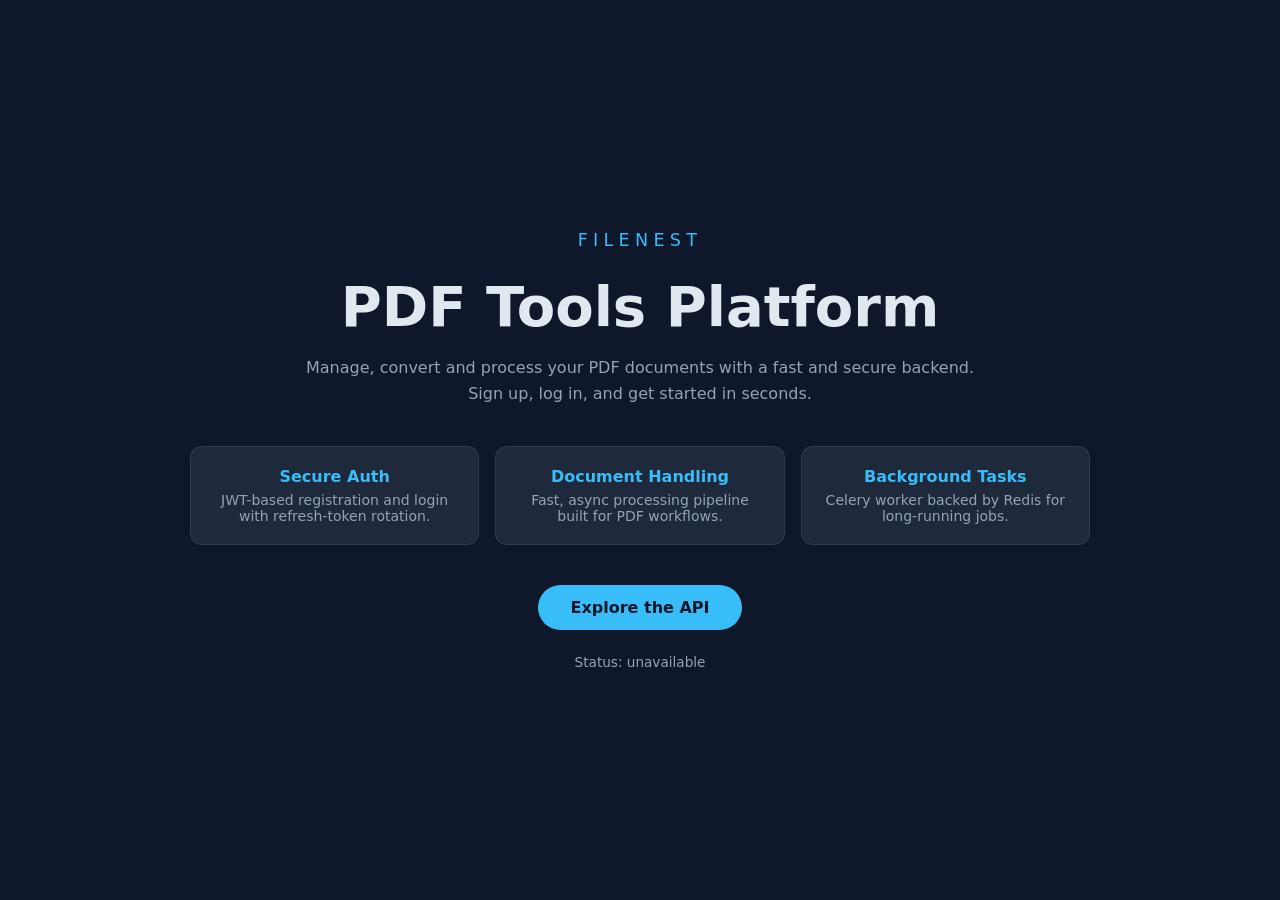
==== app/static/index.html @ 7cf22e06 "sd" ====
<!doctype html>
<html lang="en">
<head>
    <meta charset="utf-8">
    <meta name="viewport" content="width=device-width, initial-scale=1">
    <title>FileNest — PDF Tools Platform</title>
    <style>
        :root {
            --bg: #0f172a;
            --card: #1e293b;
            --accent: #38bdf8;
            --text: #e2e8f0;
            --muted: #94a3b8;
        }
        * { margin: 0; padding: 0; box-sizing: border-box; }
        body {
            font-family: system-ui, -apple-system, "Segoe UI", sans-serif;
            background: var(--bg);
            color: var(--text);
            min-height: 100vh;
            display: flex;
            flex-direction: column;
            align-items: center;
            justify-content: center;
            padding: 2rem;
            text-align: center;
        }
        .logo {
            font-size: 1.1rem;
            letter-spacing: 0.3em;
            text-transform: uppercase;
            color: var(--accent);
            margin-bottom: 1.5rem;
        }
        h1 {
            font-size: clamp(2rem, 5vw, 3.5rem);
            font-weight: 800;
            margin-bottom: 1rem;
        }
        p.sub {
            color: var(--muted);
            max-width: 42rem;
            line-height: 1.6;
            margin-bottom: 2.5rem;
        }
        .cards {
            display: grid;
            grid-template-columns: repeat(auto-fit, minmax(220px, 1fr));
            gap: 1rem;
            width: 100%;
            max-width: 900px;
            margin-bottom: 2.5rem;
        }
        .card {
            background: var(--card);
            border-radius: 0.75rem;
            padding: 1.25rem;
            border: 1px solid rgba(148, 163, 184, 0.15);
        }
        .card h3 { font-size: 1rem; margin-bottom: 0.4rem; color: var(--accent); }
        .card p { font-size: 0.875rem; color: var(--muted); }
        a.btn {
            display: inline-block;
            background: var(--accent);
            color: #0f172a;
            font-weight: 700;
            text-decoration: none;
            padding: 0.8rem 2rem;
            border-radius: 9999px;
            transition: opacity 0.2s;
        }
        a.btn:hover { opacity: 0.85; }
        .status { margin-top: 1.5rem; font-size: 0.85rem; color: var(--muted); }
    </style>
</head>
<body>
    <div class="logo">FileNest</div>
    <h1>PDF Tools Platform</h1>
    <p class="sub">Manage, convert and process your PDF documents with a fast and secure backend. Sign up, log in, and get started in seconds.</p>

    <div class="cards">
        <div class="card">
            <h3>Secure Auth</h3>
            <p>JWT-based registration and login with refresh-token rotation.</p>
        </div>
        <div class="card">
            <h3>Document Handling</h3>
            <p>Fast, async processing pipeline built for PDF workflows.</p>
        </div>
        <div class="card">
            <h3>Background Tasks</h3>
            <p>Celery worker backed by Redis for long-running jobs.</p>
        </div>
    </div>

    <a class="btn" href="/docs">Explore the API</a>
    <div class="status" id="status">Checking service health…</div>

    <script>
        fetch("/api/v1/health")
            .then(function (r) { return r.json(); })
            .then(function (d) { document.getElementById("status").textContent = "Status: " + d.status + " — v" + d.version; })
            .catch(function () { document.getElementById("status").textContent = "Status: unavailable"; });
    </script>
</body>
</html>
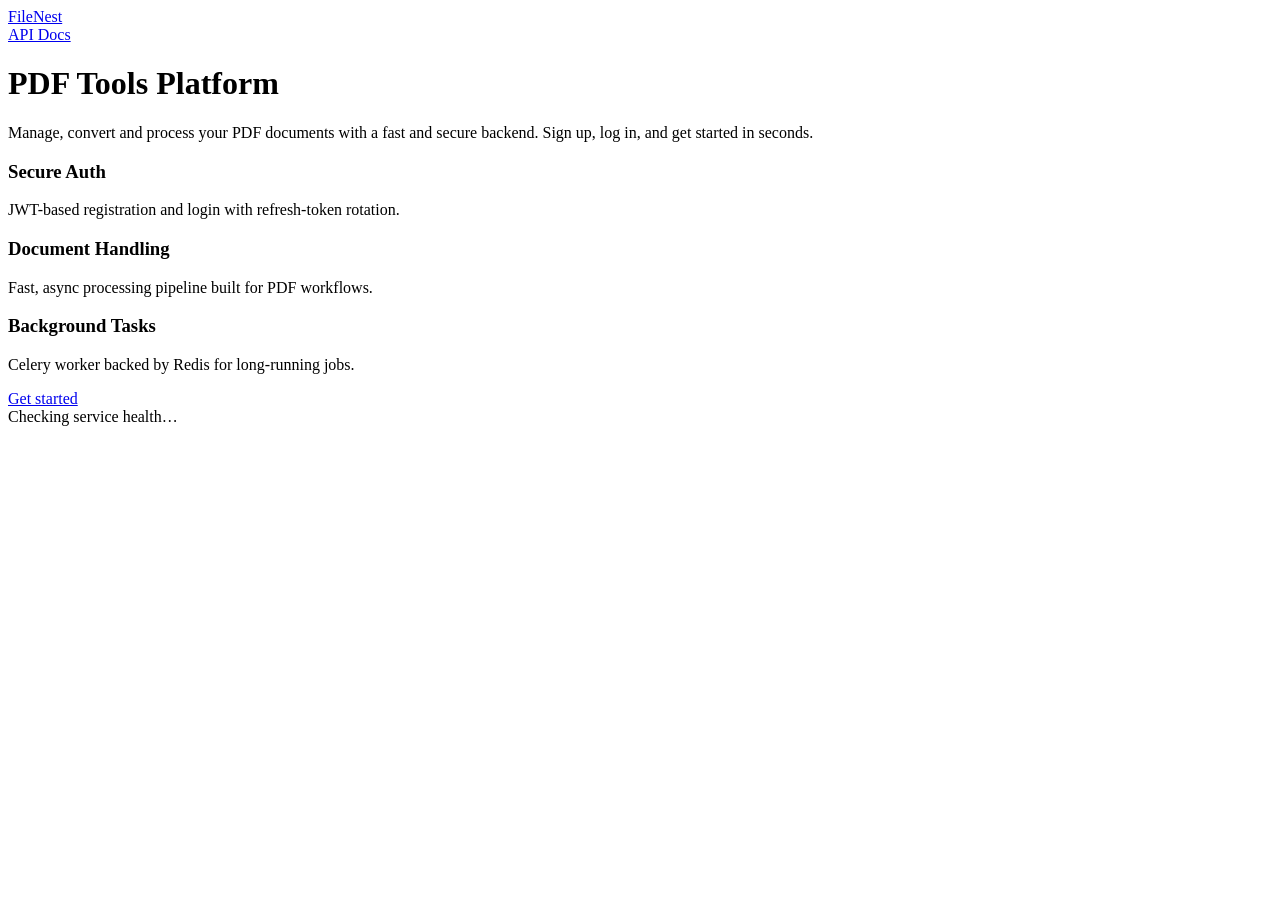
==== commit c87673dd: "sd" ====
--- a/app/static/index.html
+++ b/app/static/index.html
@@ -4,103 +4,43 @@
     <meta charset="utf-8">
     <meta name="viewport" content="width=device-width, initial-scale=1">
     <title>FileNest — PDF Tools Platform</title>
-    <style>
-        :root {
-            --bg: #0f172a;
-            --card: #1e293b;
-            --accent: #38bdf8;
-            --text: #e2e8f0;
-            --muted: #94a3b8;
-        }
-        * { margin: 0; padding: 0; box-sizing: border-box; }
-        body {
-            font-family: system-ui, -apple-system, "Segoe UI", sans-serif;
-            background: var(--bg);
-            color: var(--text);
-            min-height: 100vh;
-            display: flex;
-            flex-direction: column;
-            align-items: center;
-            justify-content: center;
-            padding: 2rem;
-            text-align: center;
-        }
-        .logo {
-            font-size: 1.1rem;
-            letter-spacing: 0.3em;
-            text-transform: uppercase;
-            color: var(--accent);
-            margin-bottom: 1.5rem;
-        }
-        h1 {
-            font-size: clamp(2rem, 5vw, 3.5rem);
-            font-weight: 800;
-            margin-bottom: 1rem;
-        }
-        p.sub {
-            color: var(--muted);
-            max-width: 42rem;
-            line-height: 1.6;
-            margin-bottom: 2.5rem;
-        }
-        .cards {
-            display: grid;
-            grid-template-columns: repeat(auto-fit, minmax(220px, 1fr));
-            gap: 1rem;
-            width: 100%;
-            max-width: 900px;
-            margin-bottom: 2.5rem;
-        }
-        .card {
-            background: var(--card);
-            border-radius: 0.75rem;
-            padding: 1.25rem;
-            border: 1px solid rgba(148, 163, 184, 0.15);
-        }
-        .card h3 { font-size: 1rem; margin-bottom: 0.4rem; color: var(--accent); }
-        .card p { font-size: 0.875rem; color: var(--muted); }
-        a.btn {
-            display: inline-block;
-            background: var(--accent);
-            color: #0f172a;
-            font-weight: 700;
-            text-decoration: none;
-            padding: 0.8rem 2rem;
-            border-radius: 9999px;
-            transition: opacity 0.2s;
-        }
-        a.btn:hover { opacity: 0.85; }
-        .status { margin-top: 1.5rem; font-size: 0.85rem; color: var(--muted); }
-    </style>
+    <link rel="stylesheet" href="/static/css/styles.css">
 </head>
 <body>
-    <div class="logo">FileNest</div>
-    <h1>PDF Tools Platform</h1>
-    <p class="sub">Manage, convert and process your PDF documents with a fast and secure backend. Sign up, log in, and get started in seconds.</p>
+    <nav class="nav">
+        <a class="brand" href="/">FileNest</a>
+        <div class="nav-links">
+            <a class="btn btn-ghost" href="/docs">API Docs</a>
+            <div data-auth-area></div>
+        </div>
+    </nav>
 
-    <div class="cards">
-        <div class="card">
-            <h3>Secure Auth</h3>
-            <p>JWT-based registration and login with refresh-token rotation.</p>
+    <main class="hero">
+        <h1>PDF Tools Platform</h1>
+        <p class="sub">Manage, convert and process your PDF documents with a fast and secure backend. Sign up, log in, and get started in seconds.</p>
+
+        <div class="cards">
+            <div class="card">
+                <h3>Secure Auth</h3>
+                <p>JWT-based registration and login with refresh-token rotation.</p>
+            </div>
+            <div class="card">
+                <h3>Document Handling</h3>
+                <p>Fast, async processing pipeline built for PDF workflows.</p>
+            </div>
+            <div class="card">
+                <h3>Background Tasks</h3>
+                <p>Celery worker backed by Redis for long-running jobs.</p>
+            </div>
         </div>
-        <div class="card">
-            <h3>Document Handling</h3>
-            <p>Fast, async processing pipeline built for PDF workflows.</p>
-        </div>
-        <div class="card">
-            <h3>Background Tasks</h3>
-            <p>Celery worker backed by Redis for long-running jobs.</p>
-        </div>
-    </div>
 
-    <a class="btn" href="/docs">Explore the API</a>
-    <div class="status" id="status">Checking service health…</div>
+        <a class="btn btn-primary" href="/register">Get started</a>
+        <div class="status" id="status">Checking service health…</div>
+    </main>
 
-    <script>
-        fetch("/api/v1/health")
-            .then(function (r) { return r.json(); })
-            .then(function (d) { document.getElementById("status").textContent = "Status: " + d.status + " — v" + d.version; })
-            .catch(function () { document.getElementById("status").textContent = "Status: unavailable"; });
-    </script>
+    <div class="toast" id="toast"></div>
+
+    <script src="/static/js/api.js"></script>
+    <script src="/static/js/main.js"></script>
 </body>
 </html>
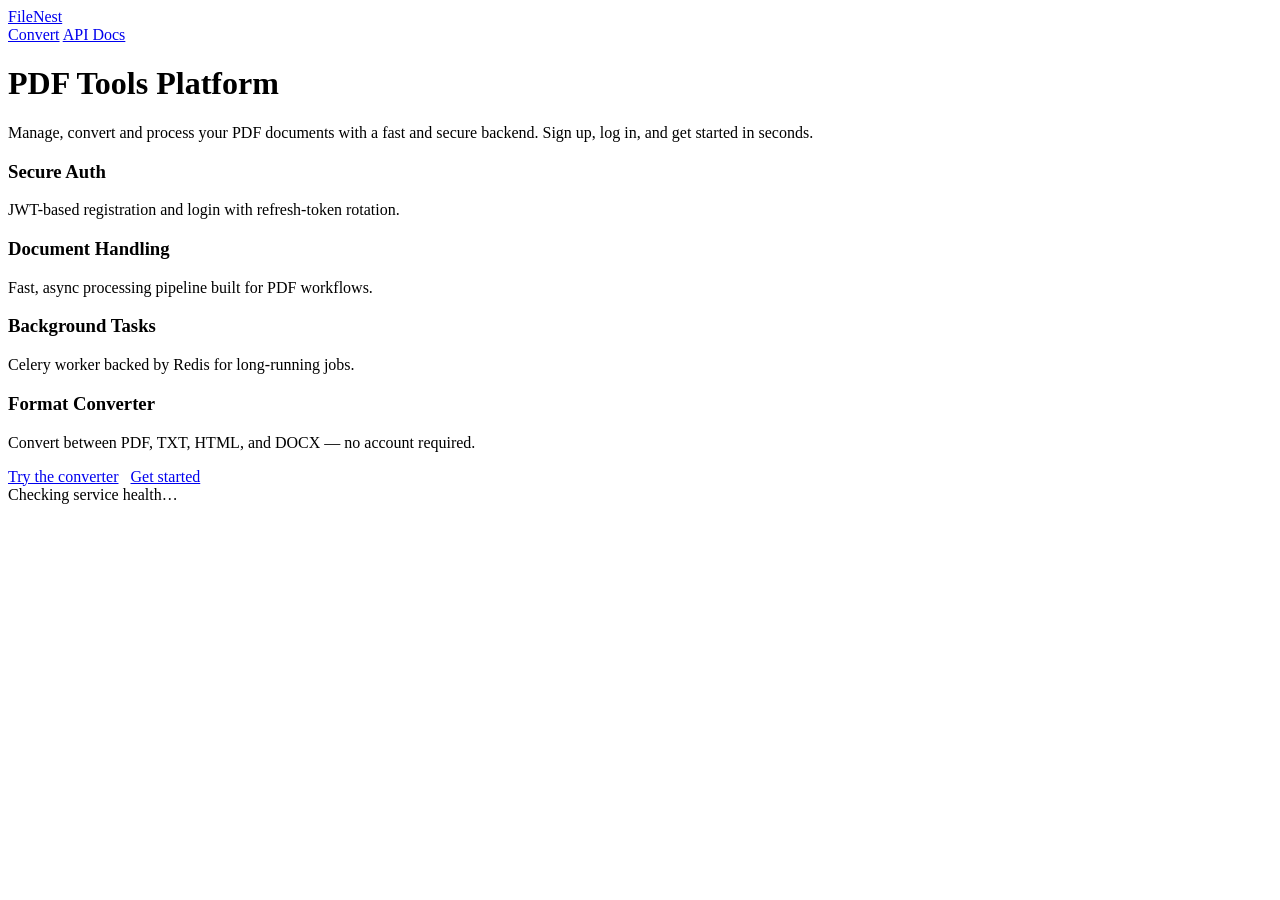
==== commit dcee2605: "sd" ====
--- a/app/static/index.html
+++ b/app/static/index.html
@@ -10,6 +10,7 @@
     <nav class="nav">
         <a class="brand" href="/">FileNest</a>
         <div class="nav-links">
+            <a class="btn btn-ghost" href="/convert">Convert</a>
             <a class="btn btn-ghost" href="/docs">API Docs</a>
             <div data-auth-area></div>
         </div>
@@ -32,9 +33,14 @@
                 <h3>Background Tasks</h3>
                 <p>Celery worker backed by Redis for long-running jobs.</p>
             </div>
+            <div class="card">
+                <h3>Format Converter</h3>
+                <p>Convert between PDF, TXT, HTML, and DOCX — no account required.</p>
+            </div>
         </div>
 
-        <a class="btn btn-primary" href="/register">Get started</a>
+        <a class="btn btn-primary" href="/convert">Try the converter</a>
+        <a class="btn btn-ghost" href="/register" style="margin-left:0.5rem;">Get started</a>
         <div class="status" id="status">Checking service health…</div>
     </main>
 
